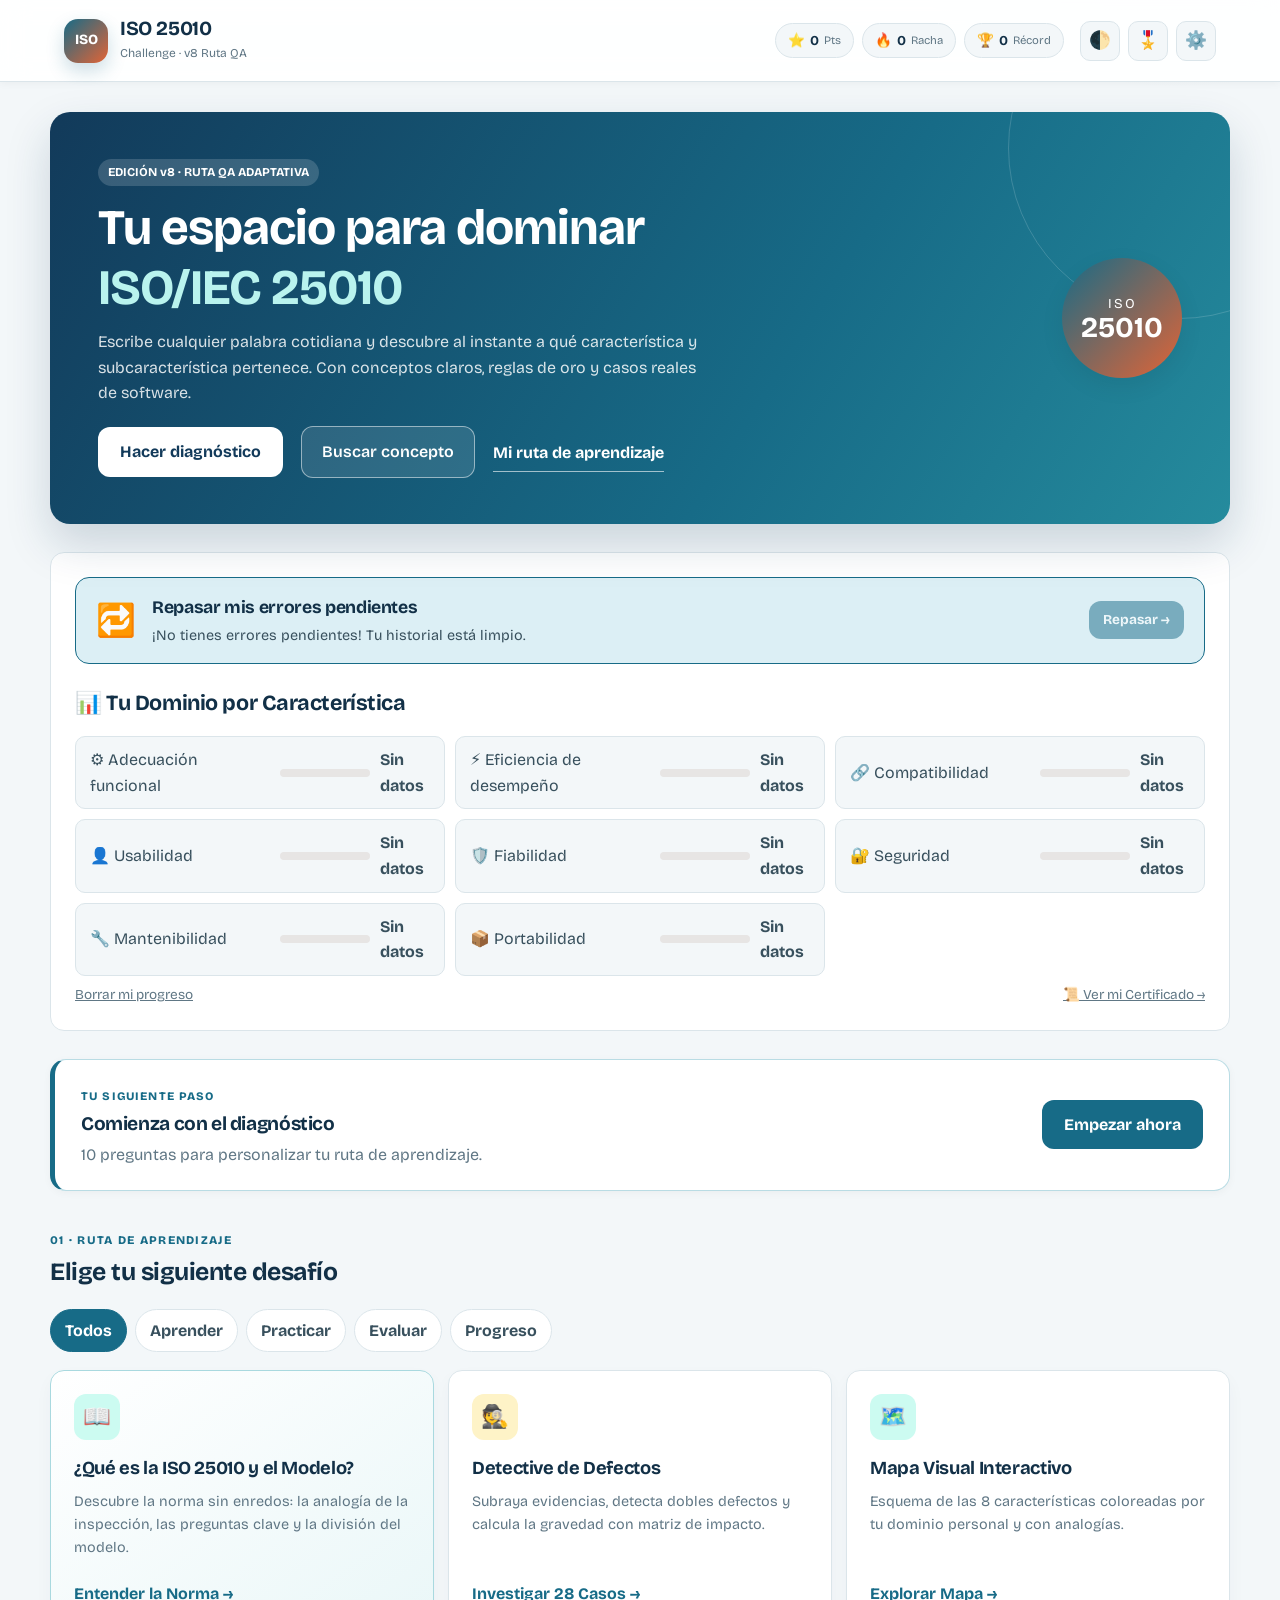
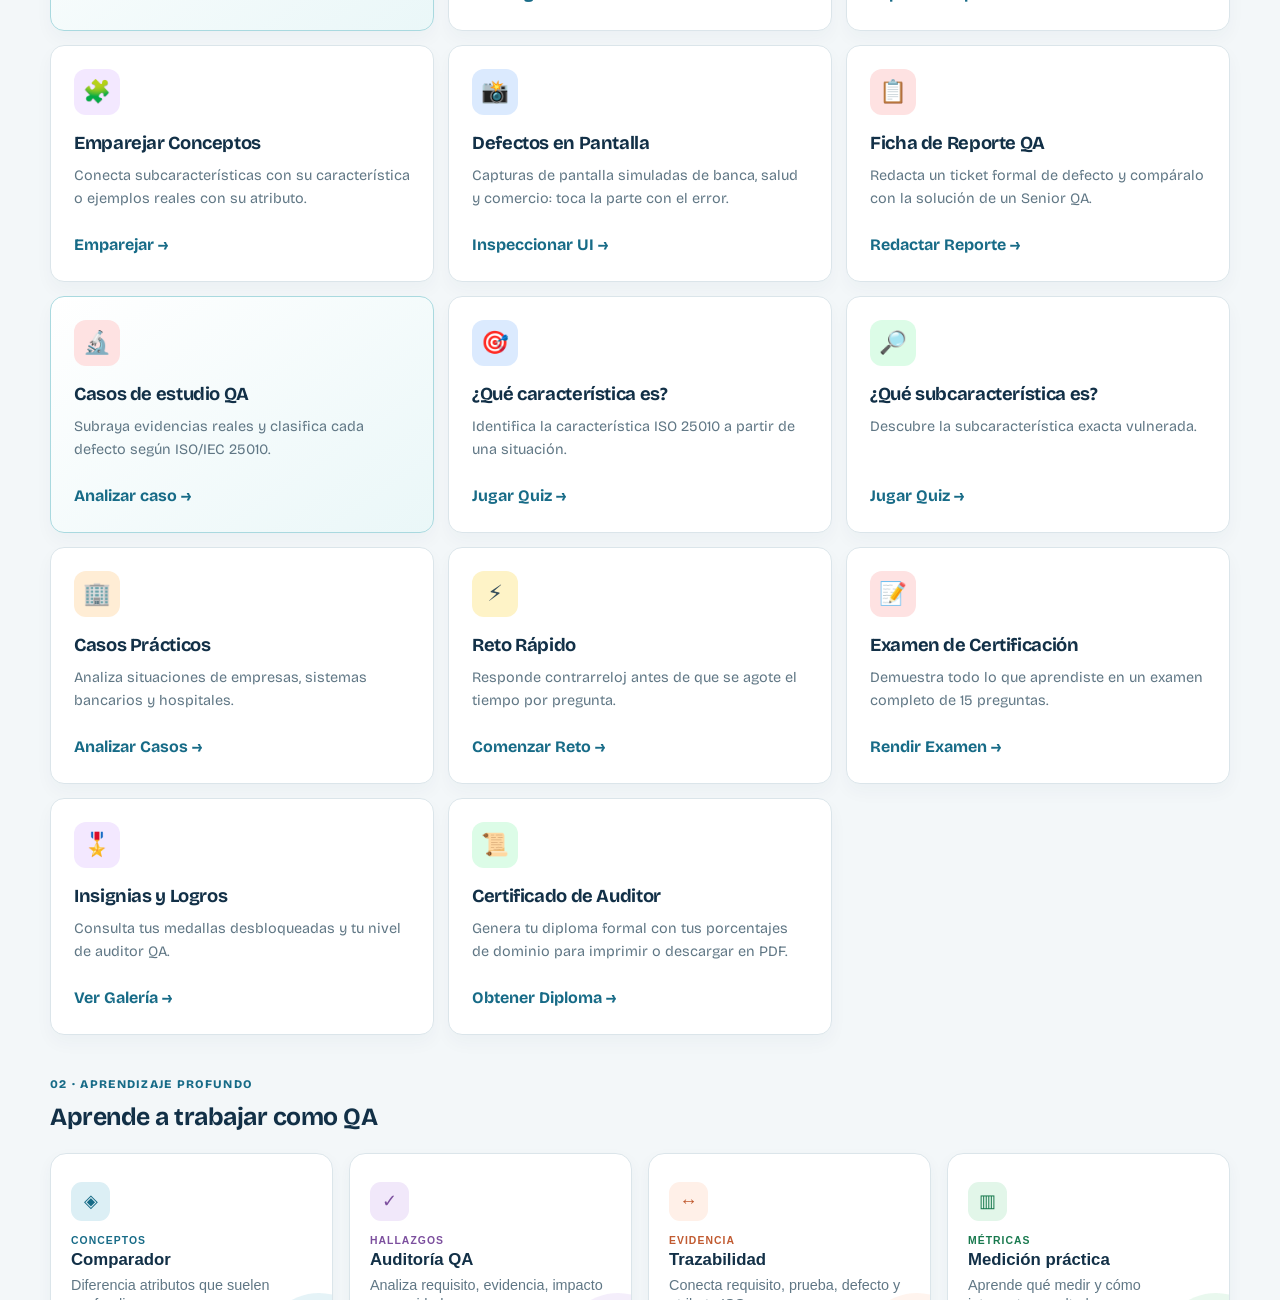
==== index.html @ 2bd54d5a "feat: complete ISO 25010 educational platform v1-v8 with smart glossary and sound fx" ====
<!DOCTYPE html>
<html lang="es">
<head>
  <meta charset="UTF-8">
  <meta http-equiv="refresh" content="0; url=v8/index.html">
  <title>ISO 25010 Challenge</title>
</head>
<body>
  <p>Redirigiendo a la versión más reciente del juego... <a href="v8/index.html">Haz clic aquí</a> si no se redirige automáticamente.</p>
</body>
</html>
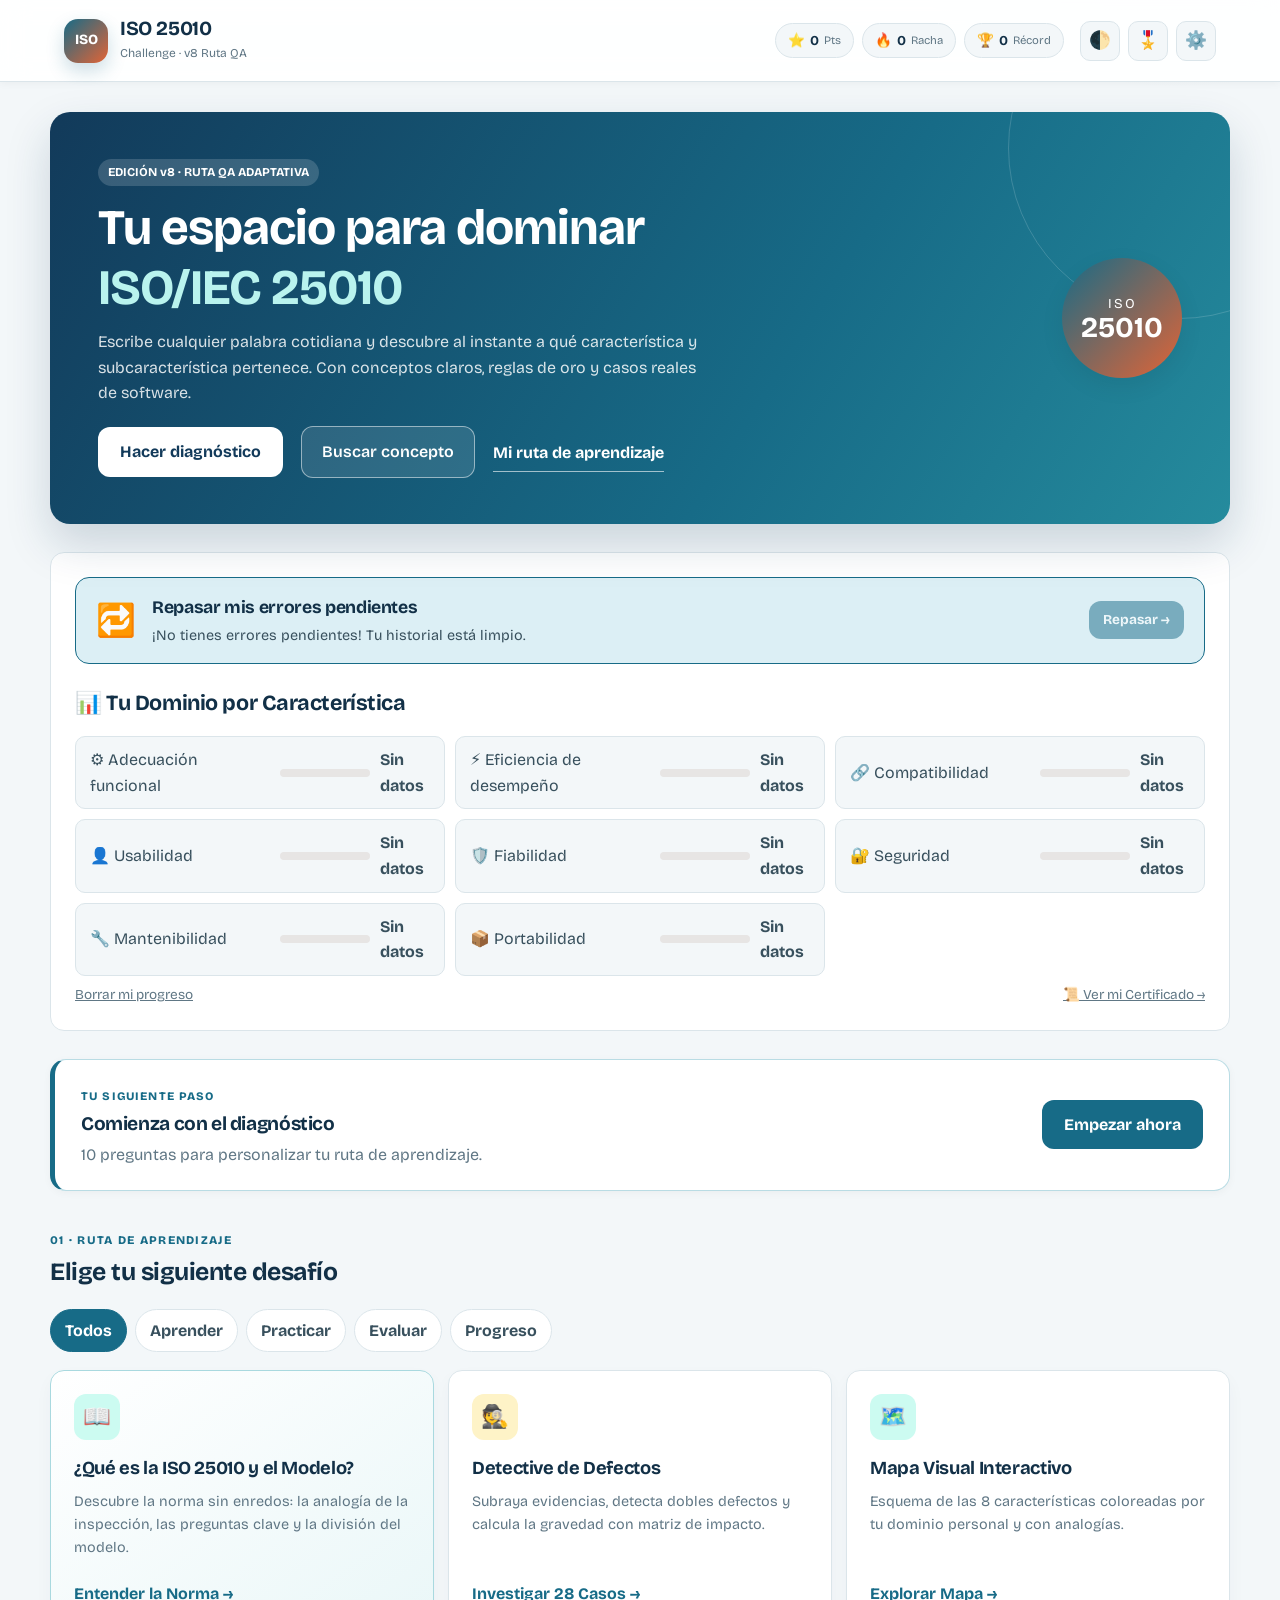
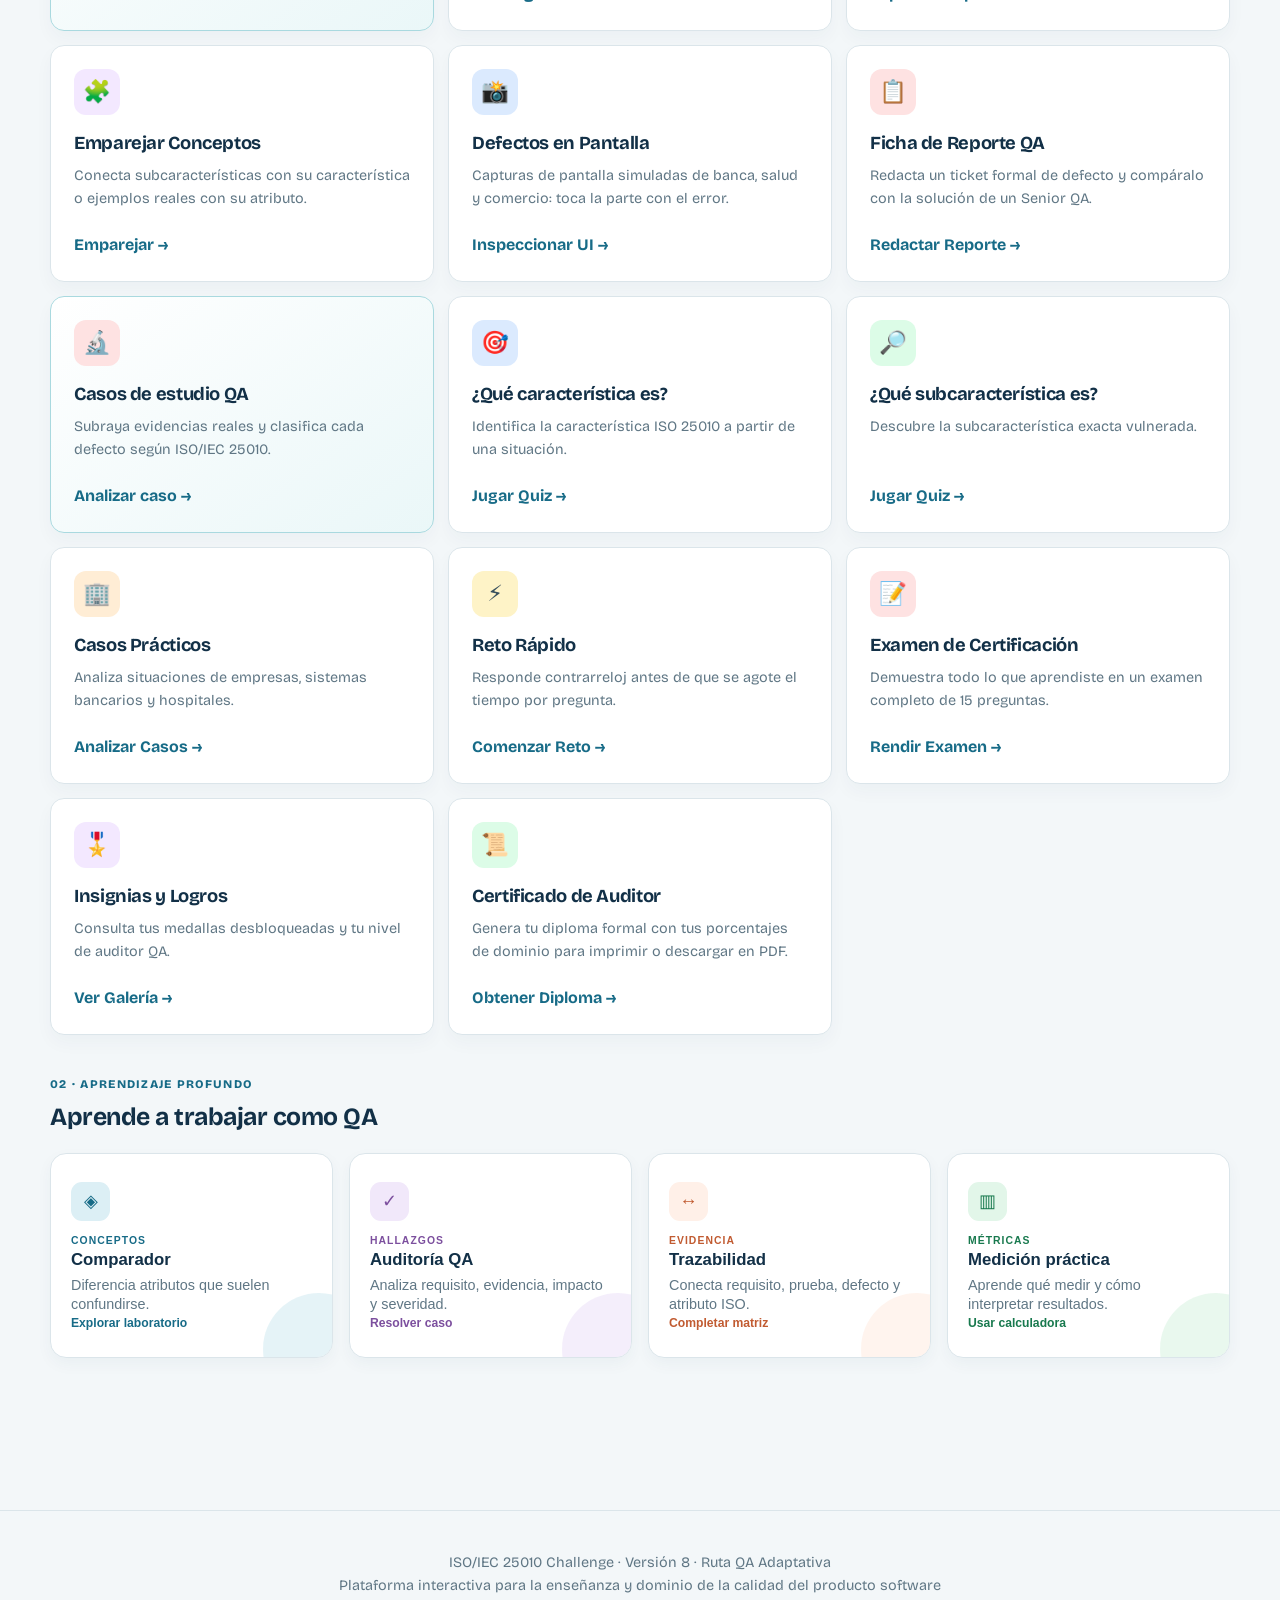
==== commit dabba8a0: "feat: add custom ISO 25010 favicon to root and all versions" ====
--- a/index.html
+++ b/index.html
@@ -4,6 +4,7 @@
   <meta charset="UTF-8">
   <meta http-equiv="refresh" content="0; url=v8/index.html">
   <title>ISO 25010 Challenge</title>
+  <link rel="icon" type="image/svg+xml" href="favicon.svg">
 </head>
 <body>
   <p>Redirigiendo a la versión más reciente del juego... <a href="v8/index.html">Haz clic aquí</a> si no se redirige automáticamente.</p>
